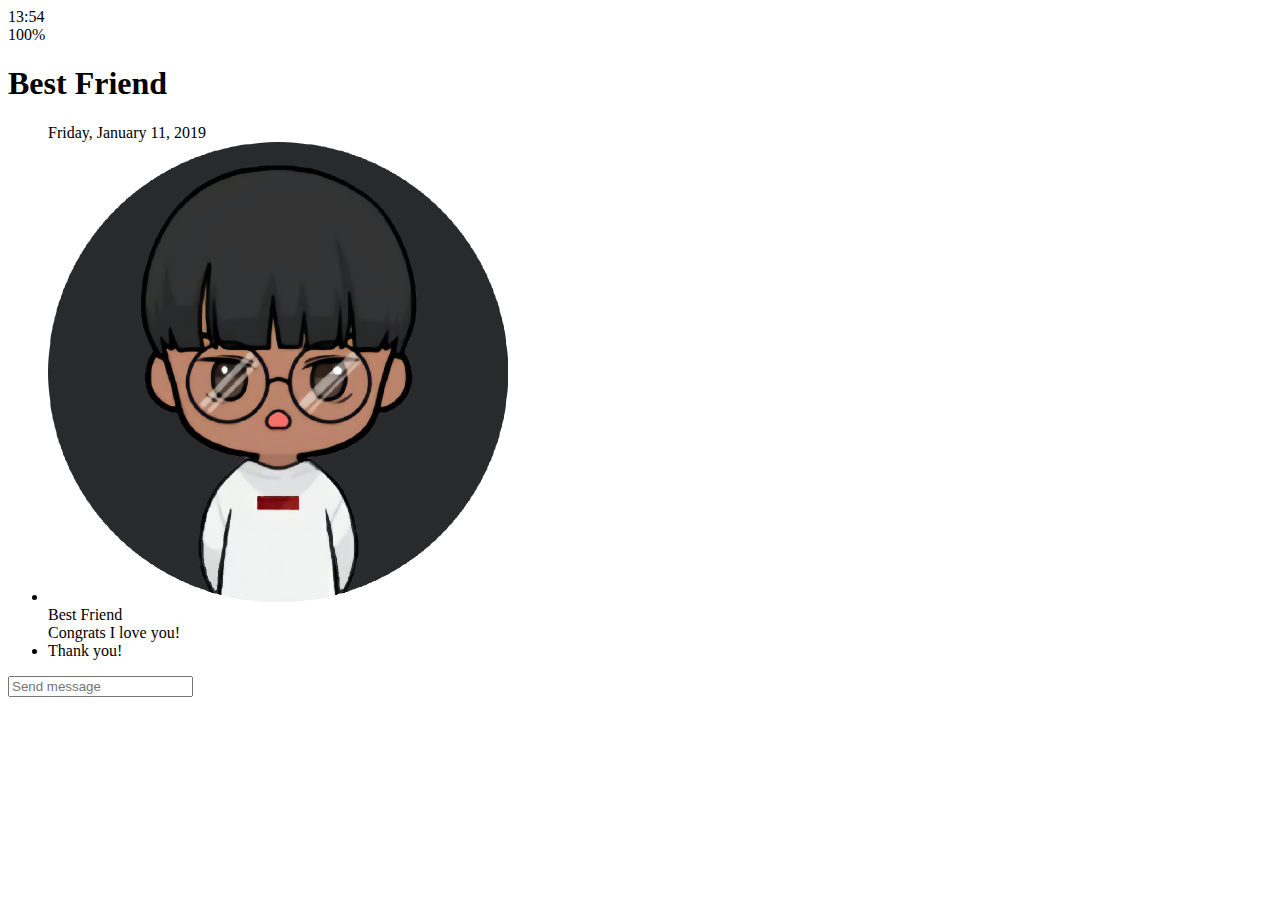
==== chat.html @ 7b21862f "chat & index update" ====
<!DOCTYPE html>
<html lang="en">
  <head>
    <meta charset="UTF-8" />
    <meta name="viewport" content="width=device-width, initial-scale=1.0" />
    <meta http-equiv="X-UA-Compatible" content="ie=edge" />
    <!--fontawesome!-->
    <link
      rel="stylesheet"
      href="https://use.fontawesome.com/releases/v5.8.1/css/all.css"
      integrity="sha384-50oBUHEmvpQ+1lW4y57PTFmhCaXp0ML5d60M1M7uH2+nqUivzIebhndOJK28anvf"
      crossorigin="anonymous"
    />
    <title>Chat | Kakao Clone</title>
  </head>
  <body>
    <div class="status-bar">
      <div class="status-bar__column">
        <span class="status-bar__clock">13:54</span>
      </div>
      <div class="status-bar__column">
        <i class="far fa-clock"></i>
        <i class="fas fa-wifi"></i>
        <i class="fas fa-volume-mute"></i>
        <span class="status-bar__battery-level">100%</span>
        <i class="fas fa-battery-full"></i>
      </div>
    </div>
    <header class="header">
      <div class="header__header-column">
        <a href="index.html">
          <i class="fas fa-arrow-left fa-2x"></i>
        </a>
        <h1 class="header__title">Best Friend</h1>
      </div>
      <div class="header__header-column">
        <span class="header__icon">
          <i class="fas fa-search"></i>
        </span>
        <div class="header__icon">
          <i class="fas fa-bars"></i>
        </div>
      </div>
    </header>
    <main class="chat">
      <ul class="chat__messages">
        <span class="chat__timestamp">Friday, January 11, 2019</span>
        <li class="incoming-message message">
          <img
            src="images/avatar.png"
            class="g-avatar message__avatar"
            alt=""
          />
          <div class="message__content">
            <span class="message__author">Best Friend</span>
            <div class="message__bubble">
              Congrats I love you!
            </div>
          </div>
          <span class="message__timestamp"></span>
        </li>
        <li class="incoming-message message">
          <span class="message__timestamp"></span>
          <div class="message__content">
            <div class="message__bubble">
              Thank you!
            </div>
          </div>
        </li>
      </ul>
    </main>
    <div class="chat__write">
      <div class="chat__write-column">
        <i class="far fa-plus-square"></i>
      </div>
      <div class="chat__write-column">
        <input
          type="text"
          placeholder="Send message"
          class="chat__write-input"
        />
      </div>
      <span class="chat__write-icon">
        <i class="far fa-smile-wink"></i>
      </span>
      <span class="chat__write-icon">
        <i class="fas fa-microphone"></i>
      </span>
      <div class="chat__write-column"></div>
    </div>
  </body>
</html>
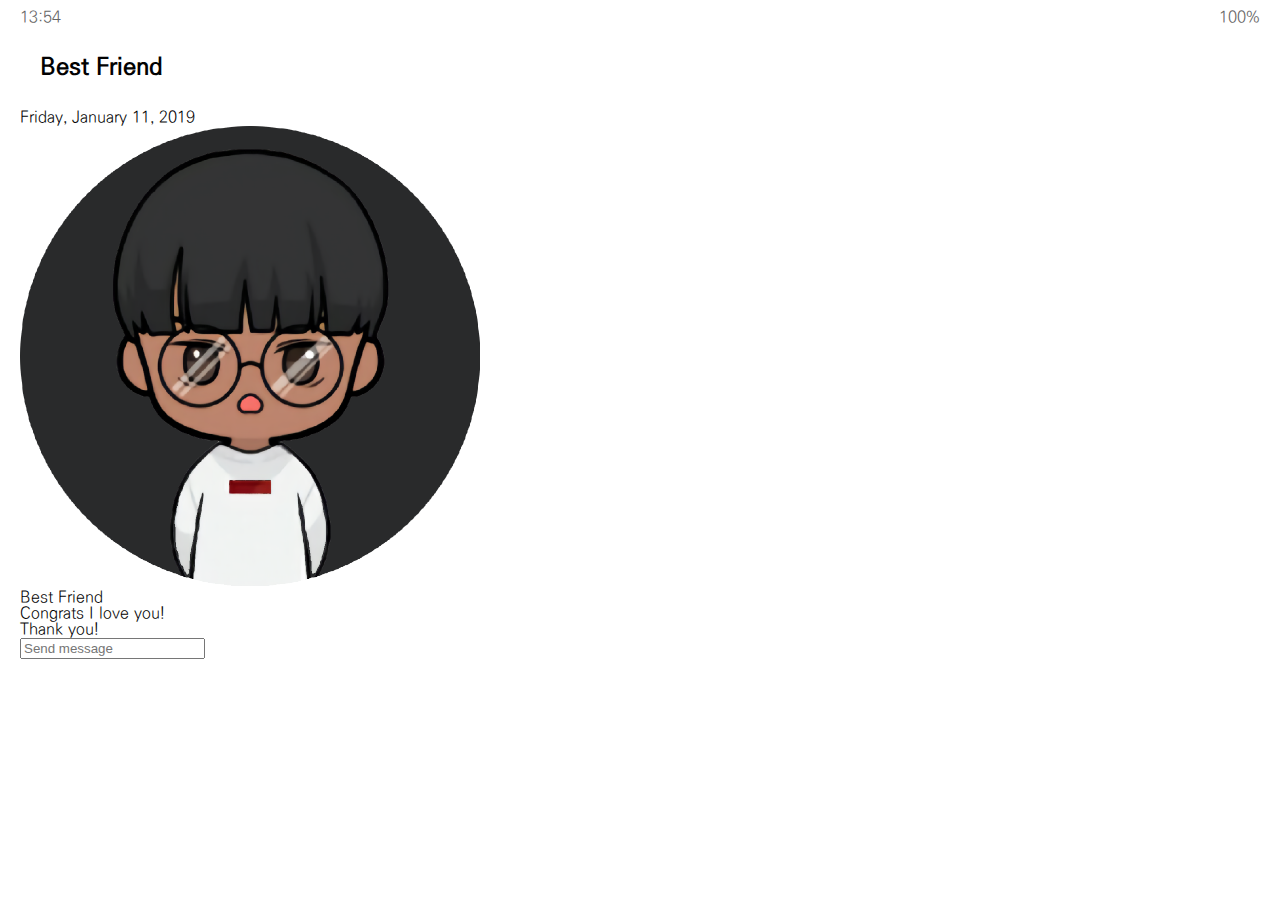
==== commit e59ee1e5: "Update header css" ====
--- a/chat.html
+++ b/chat.html
@@ -11,6 +11,7 @@
       integrity="sha384-50oBUHEmvpQ+1lW4y57PTFmhCaXp0ML5d60M1M7uH2+nqUivzIebhndOJK28anvf"
       crossorigin="anonymous"
     />
+    <link rel="stylesheet" href="./css/styles.css" />
     <title>Chat | Kakao Clone</title>
   </head>
   <body>
@@ -28,8 +29,8 @@
     </div>
     <header class="header">
       <div class="header__header-column">
-        <a href="index.html">
-          <i class="fas fa-arrow-left fa-2x"></i>
+        <a href="index.html" class="header__back-btn">
+          <i class="fas fa-arrow-left"></i>
         </a>
         <h1 class="header__title">Best Friend</h1>
       </div>
@@ -37,9 +38,9 @@
         <span class="header__icon">
           <i class="fas fa-search"></i>
         </span>
-        <div class="header__icon">
+        <span class="header__icon">
           <i class="fas fa-bars"></i>
-        </div>
+        </span>
       </div>
     </header>
     <main class="chat">
--- a/css/styles.css
+++ b/css/styles.css
@@ -0,0 +1,25 @@
+@import "./reset.css";
+@import "./status-bar.css";
+@import "./header.css";
+
+@font-face {
+  font-family: Kopub;
+  src: url("./font/KoPubWorldLight.otf") format("opentype");
+  font-weight: 450;
+}
+@font-face {
+  font-family: Kopub;
+  src: url("./font/KoPubWorldBold.otf") format("opentype");
+  font-weight: 750;
+}
+body {
+  background-color: white;
+  padding: 10px 20px;
+  color: #020202;
+  font-family: "Kopub", -apple-system, BlinkMacSystemFont, "Segoe UI", Roboto,
+    Oxygen, Ubuntu, Cantarell, "Open Sans", "Helvetica Neue", sans-serif;
+}
+
+a {
+  color: inherit;
+}
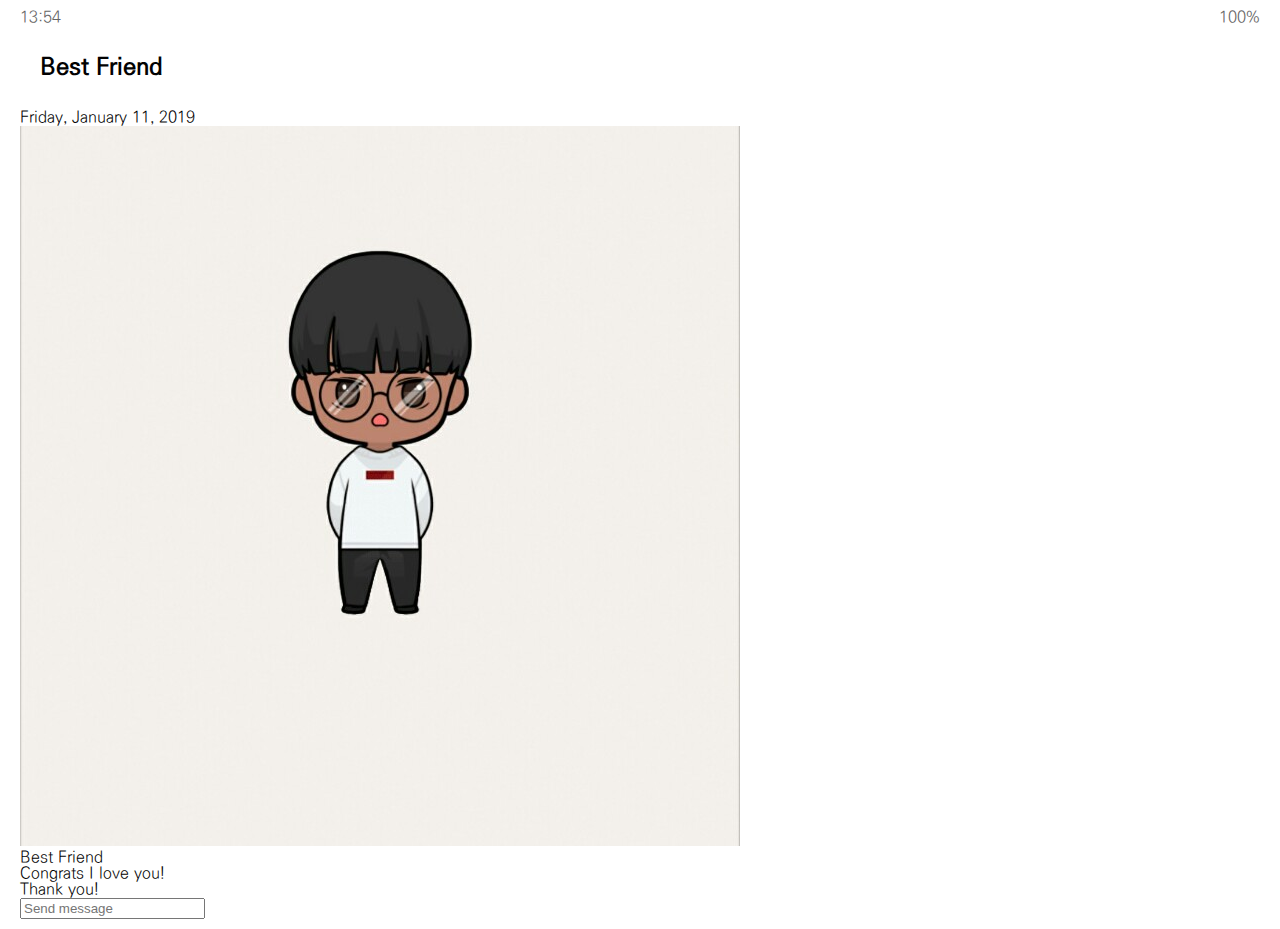
==== commit 413ea87b: "Update more.css" ====
--- a/chat.html
+++ b/chat.html
@@ -49,7 +49,7 @@
         <li class="incoming-message message">
           <img
             src="images/avatar.png"
-            class="g-avatar message__avatar"
+            class="m-avatar message__avatar"
             alt=""
           />
           <div class="message__content">
--- a/css/styles.css
+++ b/css/styles.css
@@ -1,17 +1,28 @@
 @import "./reset.css";
 @import "./status-bar.css";
 @import "./header.css";
+@import "./nav-bar.css";
+@import "./friend.css";
+@import "./friends.css";
+@import "./find.css";
+@import "./more.css";
 
 @font-face {
   font-family: Kopub;
   src: url("./font/KoPubWorldLight.otf") format("opentype");
   font-weight: 450;
 }
+
 @font-face {
   font-family: Kopub;
   src: url("./font/KoPubWorldBold.otf") format("opentype");
   font-weight: 750;
 }
+
+* {
+  box-sizing: border-box;
+}
+
 body {
   background-color: white;
   padding: 10px 20px;
@@ -22,4 +33,5 @@
 
 a {
   color: inherit;
+  text-decoration: none;
 }
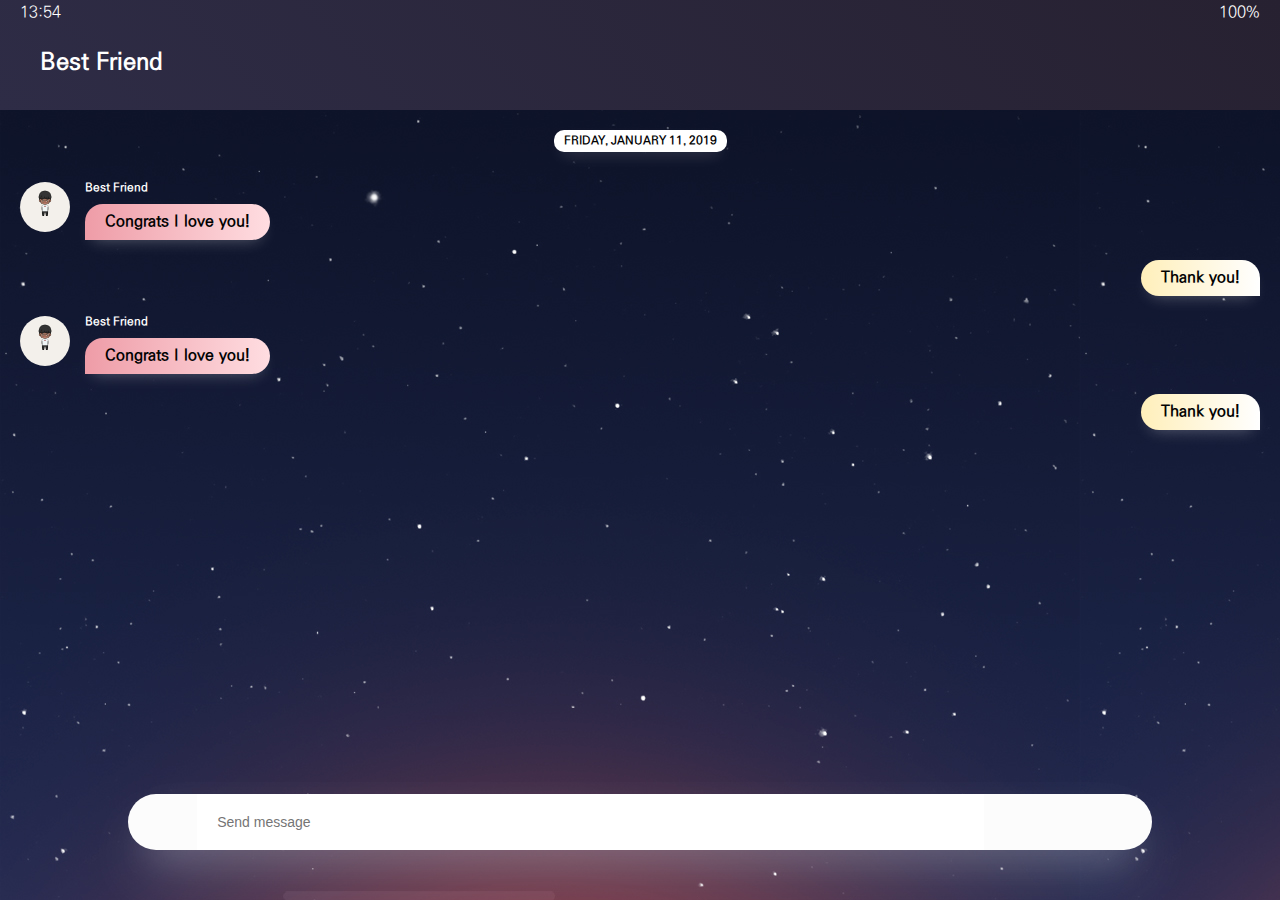
==== commit 626459d1: "Update chat.css" ====
--- a/chat.html
+++ b/chat.html
@@ -14,36 +14,38 @@
     <link rel="stylesheet" href="./css/styles.css" />
     <title>Chat | Kakao Clone</title>
   </head>
-  <body>
-    <div class="status-bar">
-      <div class="status-bar__column">
-        <span class="status-bar__clock">13:54</span>
+  <body class="chats__body">
+    <div class="header-wrapper">
+      <div class="status-bar">
+        <div class="status-bar__column">
+          <span class="status-bar__clock">13:54</span>
+        </div>
+        <div class="status-bar__column">
+          <i class="far fa-clock"></i>
+          <i class="fas fa-wifi"></i>
+          <i class="fas fa-volume-mute"></i>
+          <span class="status-bar__battery-level">100%</span>
+          <i class="fas fa-battery-full"></i>
+        </div>
       </div>
-      <div class="status-bar__column">
-        <i class="far fa-clock"></i>
-        <i class="fas fa-wifi"></i>
-        <i class="fas fa-volume-mute"></i>
-        <span class="status-bar__battery-level">100%</span>
-        <i class="fas fa-battery-full"></i>
-      </div>
+      <header class="header">
+        <div class="header__header-column">
+          <a href="index.html" class="header__back-btn">
+            <i class="fas fa-arrow-left"></i>
+          </a>
+          <h1 class="header__title">Best Friend</h1>
+        </div>
+        <div class="header__header-column">
+          <span class="header__icon">
+            <i class="fas fa-search"></i>
+          </span>
+          <span class="header__icon">
+            <i class="fas fa-bars"></i>
+          </span>
+        </div>
+      </header>
     </div>
-    <header class="header">
-      <div class="header__header-column">
-        <a href="index.html" class="header__back-btn">
-          <i class="fas fa-arrow-left"></i>
-        </a>
-        <h1 class="header__title">Best Friend</h1>
-      </div>
-      <div class="header__header-column">
-        <span class="header__icon">
-          <i class="fas fa-search"></i>
-        </span>
-        <span class="header__icon">
-          <i class="fas fa-bars"></i>
-        </span>
-      </div>
-    </header>
-    <main class="chat">
+    <main class="chat-screen">
       <ul class="chat__messages">
         <span class="chat__timestamp">Friday, January 11, 2019</span>
         <li class="incoming-message message">
@@ -54,18 +56,36 @@
           />
           <div class="message__content">
             <span class="message__author">Best Friend</span>
-            <div class="message__bubble">
+            <span class="message__bubble">
               Congrats I love you!
-            </div>
+            </span>
           </div>
-          <span class="message__timestamp"></span>
+        </li>
+        <li class="sent-message message">
+          <div class="message__content">
+            <span class="message__bubble">
+              Thank you!
+            </span>
+          </div>
         </li>
         <li class="incoming-message message">
-          <span class="message__timestamp"></span>
+          <img
+            src="images/avatar.png"
+            class="m-avatar message__avatar"
+            alt=""
+          />
           <div class="message__content">
-            <div class="message__bubble">
+            <span class="message__author">Best Friend</span>
+            <span class="message__bubble">
+              Congrats I love you!
+            </span>
+          </div>
+        </li>
+        <li class="sent-message message">
+          <div class="message__content">
+            <span class="message__bubble">
               Thank you!
-            </div>
+            </span>
           </div>
         </li>
       </ul>
--- a/css/styles.css
+++ b/css/styles.css
@@ -6,6 +6,8 @@
 @import "./friends.css";
 @import "./find.css";
 @import "./more.css";
+@import "./settings.css";
+@import "./chats.css";
 
 @font-face {
   font-family: Kopub;
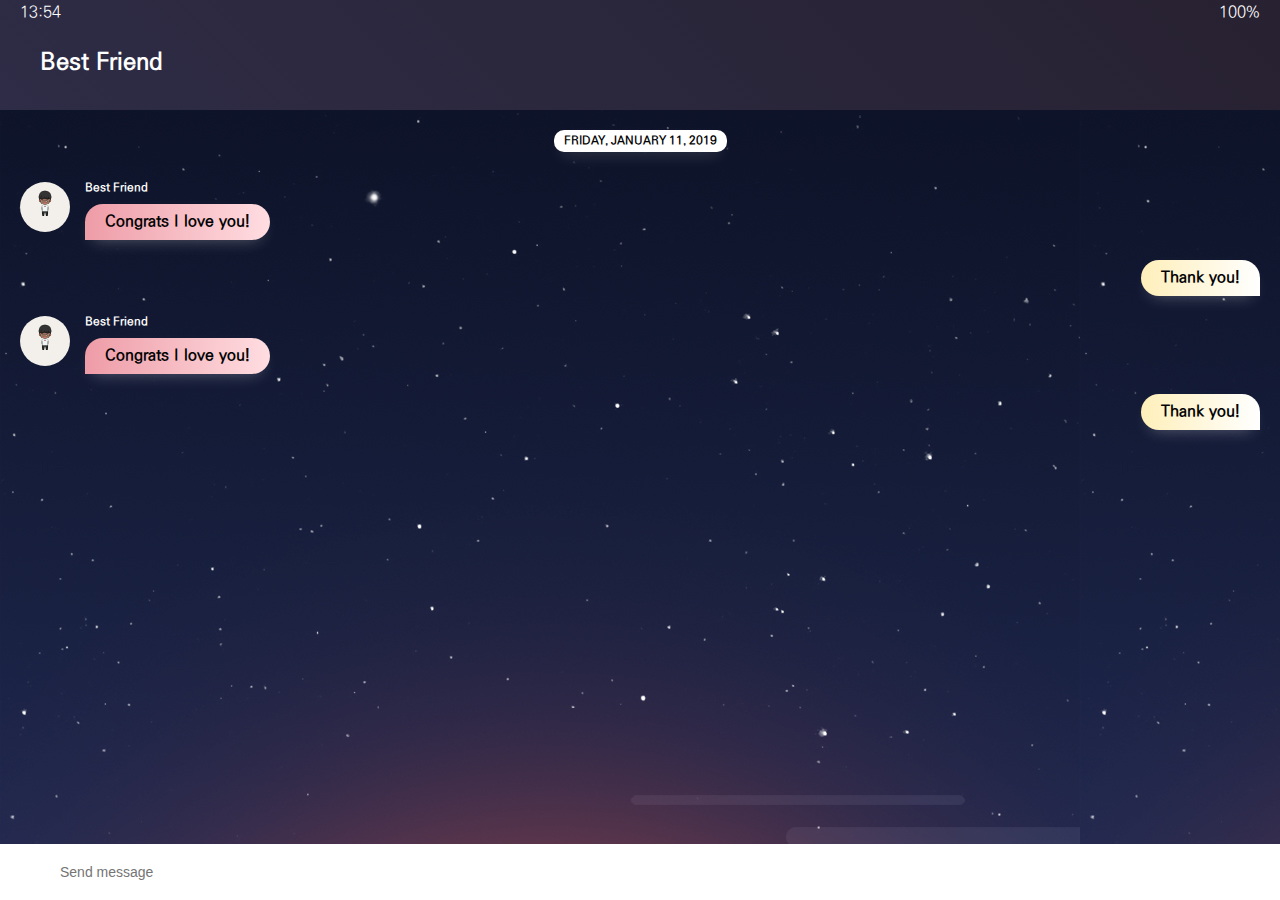
==== commit 0a47765a: "Update Char Animation" ====
--- a/chat.html
+++ b/chat.html
@@ -90,24 +90,24 @@
         </li>
       </ul>
     </main>
-    <div class="chat__write">
-      <div class="chat__write-column">
+    <div class="chat__write-container">
+      <input
+        class="chat__write"
+        type="text"
+        placeholder="Send message"
+        class="chat__write-input"
+      />
+      <div class="chat__icon-left chat__icon">
         <i class="far fa-plus-square"></i>
       </div>
-      <div class="chat__write-column">
-        <input
-          type="text"
-          placeholder="Send message"
-          class="chat__write-input"
-        />
+      <div class="chat__icon-right chat__icon">
+        <span class="chat__write-icon">
+          <i class="far fa-smile-wink"></i>
+        </span>
+        <span class="chat__write-icon">
+          <i class="fas fa-microphone"></i>
+        </span>
       </div>
-      <span class="chat__write-icon">
-        <i class="far fa-smile-wink"></i>
-      </span>
-      <span class="chat__write-icon">
-        <i class="fas fa-microphone"></i>
-      </span>
-      <div class="chat__write-column"></div>
     </div>
   </body>
 </html>
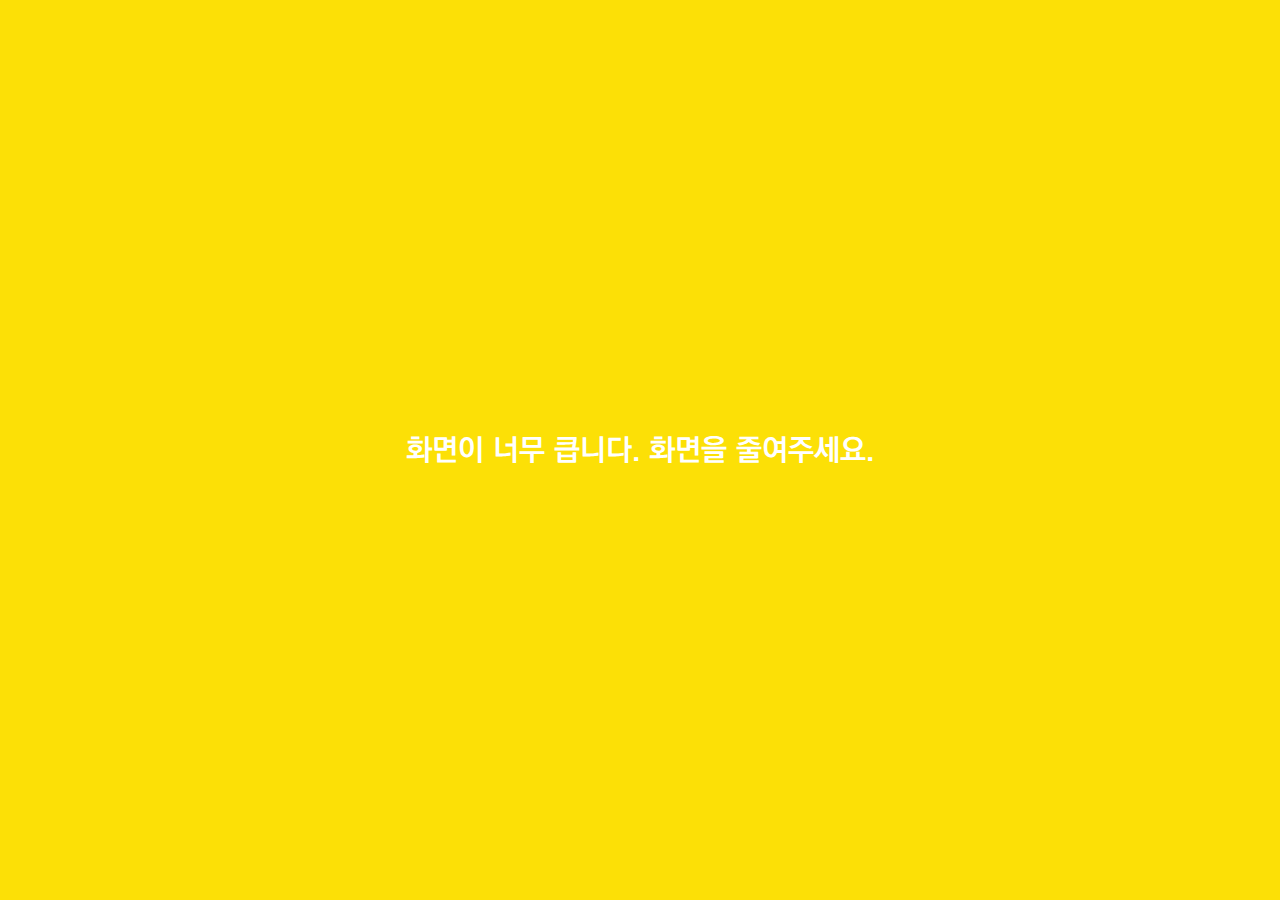
==== commit 4b2ded13: "implement media query" ====
--- a/chat.html
+++ b/chat.html
@@ -109,5 +109,10 @@
         </span>
       </div>
     </div>
+    <div class="bigScreen">
+      <span class="bigScreen__text">
+        화면이 너무 큽니다. 화면을 줄여주세요.
+      </span>
+    </div>
   </body>
 </html>
--- a/css/styles.css
+++ b/css/styles.css
@@ -8,6 +8,7 @@
 @import "./more.css";
 @import "./settings.css";
 @import "./chats.css";
+@import "./mobile.css";
 
 @font-face {
   font-family: Kopub;
@@ -37,3 +38,17 @@
   color: inherit;
   text-decoration: none;
 }
+
+@keyframes fadeIn {
+  from {
+    opacity: 0;
+    transform: translateY(50px);
+  }
+  to {
+    opacity: 1;
+    transform: none;
+  }
+}
+main {
+  animation: fadeIn 0.5s ease-in-out;
+}
